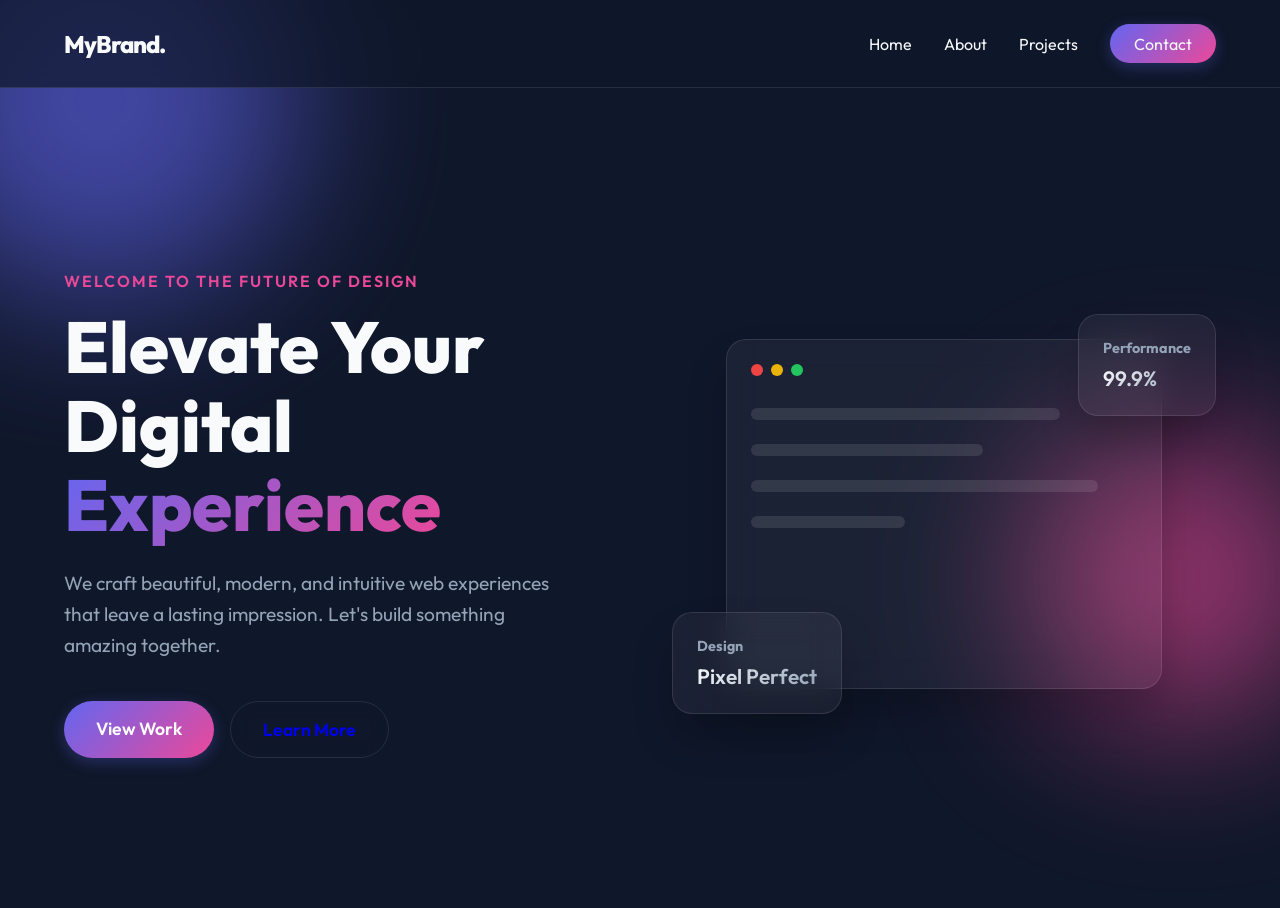
==== index.html @ f3f67d20 "first commit" ====
<!DOCTYPE html>
<html lang="en">
<head>
    <meta charset="UTF-8">
    <meta name="viewport" content="width=device-width, initial-scale=1.0">
    <title>Modern Portfolio | Welcome</title>
    <link rel="stylesheet" href="style.css">
    <!-- Google Fonts -->
    <link rel="preconnect" href="https://fonts.googleapis.com">
    <link rel="preconnect" href="https://fonts.gstatic.com" crossorigin>
    <link href="https://fonts.googleapis.com/css2?family=Outfit:wght@300;400;600;800&display=swap" rel="stylesheet">
</head>
<body>
    <div class="blob blob-1"></div>
    <div class="blob blob-2"></div>
    
    <nav class="glass-nav">
        <div class="logo">MyBrand.</div>
        <ul class="nav-links">
            <li><a href="#home">Home</a></li>
            <li><a href="#about">About</a></li>
            <li><a href="#projects">Projects</a></li>
            <li><a href="#contact" class="btn-primary">Contact</a></li>
        </ul>
    </nav>

    <main>
        <section id="home" class="hero">
            <div class="hero-content fade-in">
                <p class="subtitle">Welcome to the future of design</p>
                <h1>Elevate Your Digital <span class="gradient-text">Experience</span></h1>
                <p class="description">We craft beautiful, modern, and intuitive web experiences that leave a lasting impression. Let's build something amazing together.</p>
                <div class="cta-group">
                    <a href="#projects" class="btn-primary lg">View Work</a>
                    <a href="#about" class="btn-secondary lg">Learn More</a>
                </div>
            </div>
            <div class="hero-visual fade-in">
                <div class="glass-card main-card">
                    <div class="card-header">
                        <span class="dot red"></span>
                        <span class="dot yellow"></span>
                        <span class="dot green"></span>
                    </div>
                    <div class="card-body">
                        <div class="code-line w-80"></div>
                        <div class="code-line w-60"></div>
                        <div class="code-line w-90"></div>
                        <div class="code-line w-40"></div>
                    </div>
                </div>
                <div class="glass-card small-card floating-1">
                    <h3>Performance</h3>
                    <p>99.9%</p>
                </div>
                <div class="glass-card small-card floating-2">
                    <h3>Design</h3>
                    <p>Pixel Perfect</p>
                </div>
            </div>
        </section>
    </main>

    <script src="script.js"></script>
</body>
</html>
---- style.css ----
:root {
    --bg-color: #0f172a;
    --text-color: #f8fafc;
    --primary: #6366f1;
    --secondary: #ec4899;
    --glass-bg: rgba(255, 255, 255, 0.05);
    --glass-border: rgba(255, 255, 255, 0.1);
}

* {
    margin: 0;
    padding: 0;
    box-sizing: border-box;
    font-family: 'Outfit', sans-serif;
}

body {
    background-color: var(--bg-color);
    color: var(--text-color);
    min-height: 100vh;
    overflow-x: hidden;
    position: relative;
}

/* Background Blobs */
.blob {
    position: absolute;
    filter: blur(80px);
    z-index: -1;
    opacity: 0.6;
    animation: drift 20s infinite alternate linear;
}

.blob-1 {
    width: 400px;
    height: 400px;
    background: var(--primary);
    border-radius: 50%;
    top: -100px;
    left: -100px;
}

.blob-2 {
    width: 300px;
    height: 300px;
    background: var(--secondary);
    border-radius: 50%;
    bottom: 20%;
    right: -50px;
    animation-duration: 25s;
    animation-direction: alternate-reverse;
}

@keyframes drift {
    0% { transform: translate(0, 0) scale(1); }
    100% { transform: translate(100px, 50px) scale(1.2); }
}

/* Glassmorphism Navigation */
.glass-nav {
    display: flex;
    justify-content: space-between;
    align-items: center;
    padding: 1.5rem 5%;
    background: rgba(15, 23, 42, 0.7);
    backdrop-filter: blur(10px);
    -webkit-backdrop-filter: blur(10px);
    border-bottom: 1px solid var(--glass-border);
    position: sticky;
    top: 0;
    z-index: 100;
}

.logo {
    font-size: 1.5rem;
    font-weight: 800;
    letter-spacing: -1px;
}

.nav-links {
    list-style: none;
    display: flex;
    gap: 2rem;
    align-items: center;
}

.nav-links a {
    color: var(--text-color);
    text-decoration: none;
    font-weight: 400;
    transition: color 0.3s ease;
}

.nav-links a:hover {
    color: var(--primary);
}

/* Buttons */
.btn-primary, .btn-secondary {
    padding: 0.6rem 1.5rem;
    border-radius: 50px;
    text-decoration: none;
    font-weight: 600;
    transition: all 0.3s ease;
    display: inline-block;
}

.btn-primary {
    background: linear-gradient(135deg, var(--primary), var(--secondary));
    color: white;
    border: none;
    box-shadow: 0 4px 15px rgba(99, 102, 241, 0.3);
}

.btn-primary:hover {
    box-shadow: 0 6px 20px rgba(99, 102, 241, 0.5);
    transform: translateY(-2px);
    color: white !important;
}

.btn-secondary {
    background: transparent;
    border: 1px solid var(--glass-border);
    backdrop-filter: blur(10px);
}

.btn-secondary:hover {
    background: var(--glass-bg);
    transform: translateY(-2px);
}

.lg {
    padding: 1rem 2rem;
    font-size: 1.1rem;
}

/* Hero Section */
.hero {
    display: grid;
    grid-template-columns: 1fr 1fr;
    gap: 4rem;
    padding: 6rem 5% 4rem;
    min-height: calc(100vh - 80px);
    align-items: center;
}

.subtitle {
    color: var(--secondary);
    font-weight: 600;
    text-transform: uppercase;
    letter-spacing: 2px;
    margin-bottom: 1rem;
}

h1 {
    font-size: 4.5rem;
    line-height: 1.1;
    margin-bottom: 1.5rem;
    font-weight: 800;
}

.gradient-text {
    background: linear-gradient(135deg, var(--primary), var(--secondary));
    -webkit-background-clip: text;
    -webkit-text-fill-color: transparent;
}

.description {
    font-size: 1.2rem;
    color: #94a3b8;
    margin-bottom: 2.5rem;
    line-height: 1.6;
    max-width: 500px;
}

.cta-group {
    display: flex;
    gap: 1rem;
}

/* Visuals & Glass Cards */
.hero-visual {
    position: relative;
    height: 500px;
    display: flex;
    align-items: center;
    justify-content: center;
}

.glass-card {
    background: var(--glass-bg);
    backdrop-filter: blur(16px);
    -webkit-backdrop-filter: blur(16px);
    border: 1px solid var(--glass-border);
    border-radius: 20px;
    box-shadow: 0 25px 40px rgba(0, 0, 0, 0.2);
}

.main-card {
    width: 80%;
    height: 70%;
    padding: 1.5rem;
    display: flex;
    flex-direction: column;
}

.card-header {
    display: flex;
    gap: 8px;
    margin-bottom: 2rem;
}

.dot {
    width: 12px;
    height: 12px;
    border-radius: 50%;
}
.red { background: #ef4444; }
.yellow { background: #eab308; }
.green { background: #22c55e; }

.card-body {
    display: flex;
    flex-direction: column;
    gap: 1.5rem;
}

.code-line {
    height: 12px;
    background: rgba(255, 255, 255, 0.1);
    border-radius: 6px;
}

.w-80 { width: 80%; }
.w-60 { width: 60%; }
.w-90 { width: 90%; }
.w-40 { width: 40%; }

.small-card {
    position: absolute;
    padding: 1.5rem;
    animation: float 6s ease-in-out infinite;
}

.small-card h3 {
    font-size: 0.9rem;
    color: #94a3b8;
    margin-bottom: 0.5rem;
}

.small-card p {
    font-size: 1.3rem;
    font-weight: 600;
    background: linear-gradient(135deg, var(--text-color), #94a3b8);
    -webkit-background-clip: text;
    -webkit-text-fill-color: transparent;
}

.floating-1 {
    top: 10%;
    right: 0;
}

.floating-2 {
    bottom: 10%;
    left: 0;
    animation-delay: -3s;
}

@keyframes float {
    0% { transform: translateY(0); }
    50% { transform: translateY(-20px); }
    100% { transform: translateY(0); }
}

/* Animations */
.fade-in {
    opacity: 0;
    transform: translateY(30px);
    transition: opacity 1s cubic-bezier(0.16, 1, 0.3, 1), transform 1s cubic-bezier(0.16, 1, 0.3, 1);
}

.fade-in.visible {
    opacity: 1;
    transform: translateY(0);
}

/* Responsive */
@media (max-width: 968px) {
    .hero {
        grid-template-columns: 1fr;
        padding-top: 4rem;
        text-align: center;
    }
    .description {
        margin: 0 auto 2.5rem;
    }
    .cta-group {
        justify-content: center;
    }
    .nav-links {
        display: none;
    }
    h1 {
        font-size: 3.5rem;
    }
}
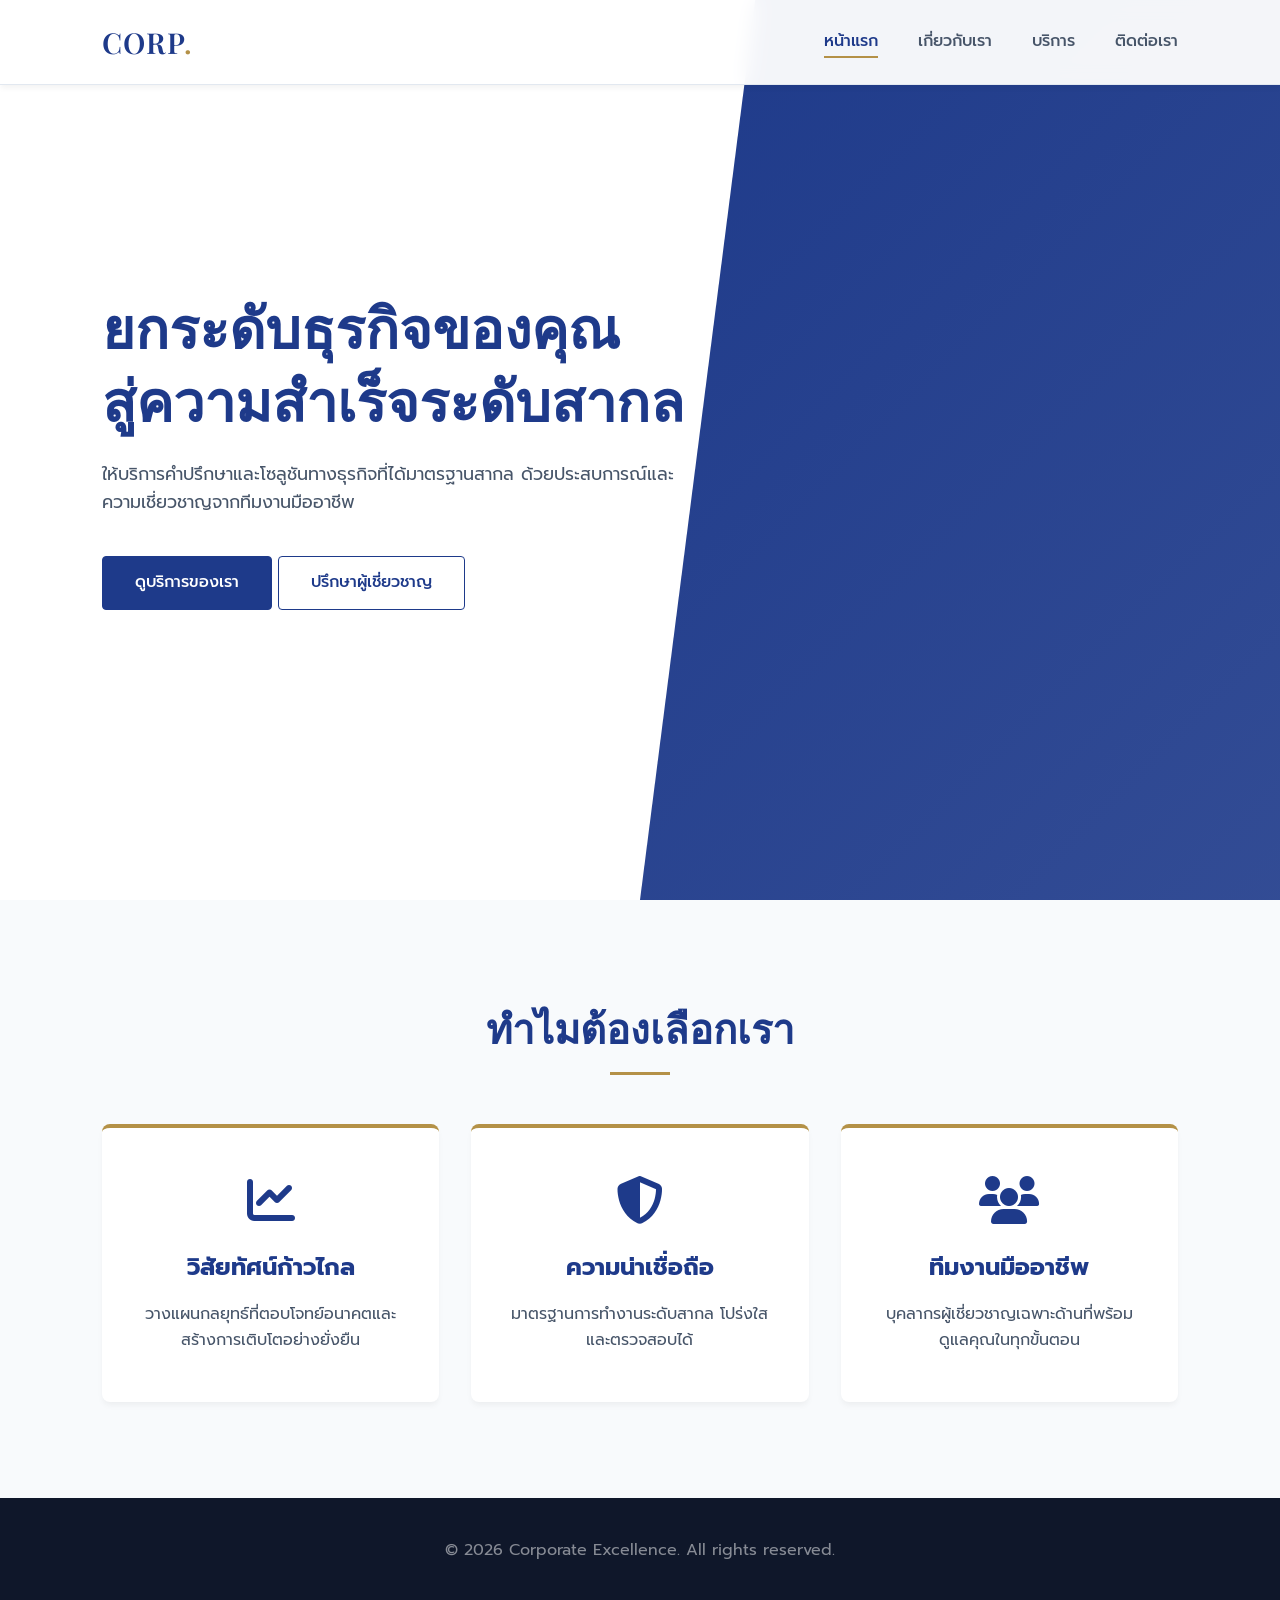
==== commit 91232ff8: "Update to formal multi-page corporate design" ====
--- a/index.html
+++ b/index.html
@@ -1,65 +1,58 @@
 <!DOCTYPE html>
-<html lang="en">
+<html lang="th">
 <head>
     <meta charset="UTF-8">
     <meta name="viewport" content="width=device-width, initial-scale=1.0">
-    <title>Modern Portfolio | Welcome</title>
+    <title>หน้าแรก | Corporate Excellence</title>
     <link rel="stylesheet" href="style.css">
-    <!-- Google Fonts -->
-    <link rel="preconnect" href="https://fonts.googleapis.com">
-    <link rel="preconnect" href="https://fonts.gstatic.com" crossorigin>
-    <link href="https://fonts.googleapis.com/css2?family=Outfit:wght@300;400;600;800&display=swap" rel="stylesheet">
+    <link href="https://fonts.googleapis.com/css2?family=Playfair+Display:wght@400;600&family=Prompt:wght@300;400;500;600&display=swap" rel="stylesheet">
+    <link rel="stylesheet" href="https://cdnjs.cloudflare.com/ajax/libs/font-awesome/6.4.0/css/all.min.css">
 </head>
 <body>
-    <div class="blob blob-1"></div>
-    <div class="blob blob-2"></div>
-    
-    <nav class="glass-nav">
-        <div class="logo">MyBrand.</div>
+    <nav class="navbar">
+        <a href="index.html" class="logo">CORP<span>.</span></a>
         <ul class="nav-links">
-            <li><a href="#home">Home</a></li>
-            <li><a href="#about">About</a></li>
-            <li><a href="#projects">Projects</a></li>
-            <li><a href="#contact" class="btn-primary">Contact</a></li>
+            <li><a href="index.html" class="active">หน้าแรก</a></li>
+            <li><a href="about.html">เกี่ยวกับเรา</a></li>
+            <li><a href="services.html">บริการ</a></li>
+            <li><a href="contact.html">ติดต่อเรา</a></li>
         </ul>
     </nav>
 
-    <main>
-        <section id="home" class="hero">
-            <div class="hero-content fade-in">
-                <p class="subtitle">Welcome to the future of design</p>
-                <h1>Elevate Your Digital <span class="gradient-text">Experience</span></h1>
-                <p class="description">We craft beautiful, modern, and intuitive web experiences that leave a lasting impression. Let's build something amazing together.</p>
-                <div class="cta-group">
-                    <a href="#projects" class="btn-primary lg">View Work</a>
-                    <a href="#about" class="btn-secondary lg">Learn More</a>
-                </div>
+    <header class="hero">
+        <div class="hero-content reveal">
+            <h1 class="serif">ยกระดับธุรกิจของคุณ<br>สู่ความสำเร็จระดับสากล</h1>
+            <p>ให้บริการคำปรึกษาและโซลูชันทางธุรกิจที่ได้มาตรฐานสากล ด้วยประสบการณ์และความเชี่ยวชาญจากทีมงานมืออาชีพ</p>
+            <a href="services.html" class="btn btn-primary">ดูบริการของเรา</a>
+            <a href="contact.html" class="btn btn-outline">ปรึกษาผู้เชี่ยวชาญ</a>
+        </div>
+        <div class="hero-bg"></div>
+    </header>
+
+    <section class="features">
+        <h2 class="section-title reveal serif">ทำไมต้องเลือกเรา</h2>
+        <div class="grid-3">
+            <div class="card reveal" style="transition-delay: 0.1s">
+                <i class="fas fa-chart-line card-icon"></i>
+                <h3>วิสัยทัศน์ก้าวไกล</h3>
+                <p>วางแผนกลยุทธ์ที่ตอบโจทย์อนาคตและสร้างการเติบโตอย่างยั่งยืน</p>
             </div>
-            <div class="hero-visual fade-in">
-                <div class="glass-card main-card">
-                    <div class="card-header">
-                        <span class="dot red"></span>
-                        <span class="dot yellow"></span>
-                        <span class="dot green"></span>
-                    </div>
-                    <div class="card-body">
-                        <div class="code-line w-80"></div>
-                        <div class="code-line w-60"></div>
-                        <div class="code-line w-90"></div>
-                        <div class="code-line w-40"></div>
-                    </div>
-                </div>
-                <div class="glass-card small-card floating-1">
-                    <h3>Performance</h3>
-                    <p>99.9%</p>
-                </div>
-                <div class="glass-card small-card floating-2">
-                    <h3>Design</h3>
-                    <p>Pixel Perfect</p>
-                </div>
+            <div class="card reveal" style="transition-delay: 0.2s">
+                <i class="fas fa-shield-alt card-icon"></i>
+                <h3>ความน่าเชื่อถือ</h3>
+                <p>มาตรฐานการทำงานระดับสากล โปร่งใส และตรวจสอบได้</p>
             </div>
-        </section>
-    </main>
+            <div class="card reveal" style="transition-delay: 0.3s">
+                <i class="fas fa-users card-icon"></i>
+                <h3>ทีมงานมืออาชีพ</h3>
+                <p>บุคลากรผู้เชี่ยวชาญเฉพาะด้านที่พร้อมดูแลคุณในทุกขั้นตอน</p>
+            </div>
+        </div>
+    </section>
+
+    <footer>
+        <p>&copy; 2026 Corporate Excellence. All rights reserved.</p>
+    </footer>
 
     <script src="script.js"></script>
 </body>
--- a/style.css
+++ b/style.css
@@ -1,307 +1,213 @@
 :root {
-    --bg-color: #0f172a;
-    --text-color: #f8fafc;
-    --primary: #6366f1;
-    --secondary: #ec4899;
-    --glass-bg: rgba(255, 255, 255, 0.05);
-    --glass-border: rgba(255, 255, 255, 0.1);
+    --bg-primary: #f8fafc;
+    --bg-secondary: #ffffff;
+    --text-main: #0f172a;
+    --text-muted: #475569;
+    --accent: #1e3a8a; /* Deep formal blue */
+    --accent-gold: #b49147; /* Elegant gold */
+    --border: #e2e8f0;
+    --shadow: 0 20px 40px -15px rgba(30, 58, 138, 0.1);
 }
 
 * {
-    margin: 0;
-    padding: 0;
-    box-sizing: border-box;
-    font-family: 'Outfit', sans-serif;
+    margin: 0; padding: 0; box-sizing: border-box;
 }
 
 body {
-    background-color: var(--bg-color);
-    color: var(--text-color);
-    min-height: 100vh;
+    font-family: 'Prompt', sans-serif;
+    background-color: var(--bg-primary);
+    color: var(--text-main);
+    line-height: 1.6;
     overflow-x: hidden;
-    position: relative;
-}
-
-/* Background Blobs */
-.blob {
-    position: absolute;
-    filter: blur(80px);
-    z-index: -1;
-    opacity: 0.6;
-    animation: drift 20s infinite alternate linear;
-}
-
-.blob-1 {
-    width: 400px;
-    height: 400px;
-    background: var(--primary);
-    border-radius: 50%;
-    top: -100px;
-    left: -100px;
-}
-
-.blob-2 {
-    width: 300px;
-    height: 300px;
-    background: var(--secondary);
-    border-radius: 50%;
-    bottom: 20%;
-    right: -50px;
-    animation-duration: 25s;
-    animation-direction: alternate-reverse;
-}
-
-@keyframes drift {
-    0% { transform: translate(0, 0) scale(1); }
-    100% { transform: translate(100px, 50px) scale(1.2); }
-}
-
-/* Glassmorphism Navigation */
-.glass-nav {
-    display: flex;
-    justify-content: space-between;
-    align-items: center;
-    padding: 1.5rem 5%;
-    background: rgba(15, 23, 42, 0.7);
+    opacity: 0; /* Important for fade-in effect */
+    transition: opacity 0.8s ease;
+}
+
+body.loaded {
+    opacity: 1;
+}
+
+.serif {
+    font-family: 'Playfair Display', serif;
+}
+
+/* Navbar */
+.navbar {
+    position: fixed;
+    top: 0; width: 100%;
+    background: rgba(255, 255, 255, 0.95);
     backdrop-filter: blur(10px);
-    -webkit-backdrop-filter: blur(10px);
-    border-bottom: 1px solid var(--glass-border);
-    position: sticky;
-    top: 0;
-    z-index: 100;
+    border-bottom: 1px solid var(--border);
+    z-index: 1000;
+    padding: 1.2rem 8%;
+    display: flex; justify-content: space-between; align-items: center;
+    box-shadow: 0 4px 6px -1px rgba(0, 0, 0, 0.05);
+    transition: all 0.3s ease;
 }
 
 .logo {
-    font-size: 1.5rem;
-    font-weight: 800;
-    letter-spacing: -1px;
-}
-
-.nav-links {
-    list-style: none;
-    display: flex;
-    gap: 2rem;
-    align-items: center;
-}
-
+    font-size: 1.8rem; font-weight: 600; color: var(--accent);
+    text-decoration: none; font-family: 'Playfair Display', serif;
+    letter-spacing: 1px;
+}
+.logo span { color: var(--accent-gold); }
+
+.nav-links { display: flex; gap: 2.5rem; list-style: none; }
 .nav-links a {
-    color: var(--text-color);
-    text-decoration: none;
-    font-weight: 400;
-    transition: color 0.3s ease;
-}
-
-.nav-links a:hover {
-    color: var(--primary);
-}
+    text-decoration: none; color: var(--text-muted); font-weight: 500;
+    position: relative; padding-bottom: 5px; transition: 0.3s;
+}
+.nav-links a::after {
+    content: ''; position: absolute; width: 0; height: 2px;
+    bottom: 0; left: 0; background-color: var(--accent-gold); transition: 0.3s;
+}
+.nav-links a:hover, .nav-links a.active { color: var(--accent); }
+.nav-links a:hover::after, .nav-links a.active::after { width: 100%; }
 
 /* Buttons */
-.btn-primary, .btn-secondary {
-    padding: 0.6rem 1.5rem;
-    border-radius: 50px;
-    text-decoration: none;
-    font-weight: 600;
-    transition: all 0.3s ease;
-    display: inline-block;
-}
-
-.btn-primary {
-    background: linear-gradient(135deg, var(--primary), var(--secondary));
-    color: white;
+.btn {
+    padding: 0.8rem 2rem; border-radius: 4px; text-decoration: none;
+    font-weight: 500; display: inline-block; transition: all 0.3s ease;
+    cursor: pointer; font-family: 'Prompt', sans-serif;
     border: none;
-    box-shadow: 0 4px 15px rgba(99, 102, 241, 0.3);
-}
-
-.btn-primary:hover {
-    box-shadow: 0 6px 20px rgba(99, 102, 241, 0.5);
-    transform: translateY(-2px);
-    color: white !important;
-}
-
-.btn-secondary {
-    background: transparent;
-    border: 1px solid var(--glass-border);
-    backdrop-filter: blur(10px);
-}
-
-.btn-secondary:hover {
-    background: var(--glass-bg);
-    transform: translateY(-2px);
-}
-
-.lg {
-    padding: 1rem 2rem;
-    font-size: 1.1rem;
-}
+}
+.btn-primary { background: var(--accent); color: white; border: 1px solid var(--accent); }
+.btn-primary:hover { background: var(--accent-gold); border-color: var(--accent-gold); transform: translateY(-3px); box-shadow: var(--shadow); }
+.btn-outline { background: transparent; color: var(--accent); border: 1px solid var(--accent); }
+.btn-outline:hover { background: var(--accent); color: white; transform: translateY(-3px); }
+.w-100 { width: 100%; text-align: center; }
 
 /* Hero Section */
 .hero {
-    display: grid;
-    grid-template-columns: 1fr 1fr;
-    gap: 4rem;
-    padding: 6rem 5% 4rem;
-    min-height: calc(100vh - 80px);
-    align-items: center;
-}
-
-.subtitle {
-    color: var(--secondary);
-    font-weight: 600;
-    text-transform: uppercase;
-    letter-spacing: 2px;
-    margin-bottom: 1rem;
-}
-
-h1 {
-    font-size: 4.5rem;
-    line-height: 1.1;
-    margin-bottom: 1.5rem;
-    font-weight: 800;
-}
-
-.gradient-text {
-    background: linear-gradient(135deg, var(--primary), var(--secondary));
-    -webkit-background-clip: text;
-    -webkit-text-fill-color: transparent;
-}
-
-.description {
-    font-size: 1.2rem;
-    color: #94a3b8;
-    margin-bottom: 2.5rem;
-    line-height: 1.6;
-    max-width: 500px;
-}
-
-.cta-group {
-    display: flex;
-    gap: 1rem;
-}
-
-/* Visuals & Glass Cards */
-.hero-visual {
-    position: relative;
-    height: 500px;
-    display: flex;
-    align-items: center;
-    justify-content: center;
-}
-
-.glass-card {
-    background: var(--glass-bg);
-    backdrop-filter: blur(16px);
-    -webkit-backdrop-filter: blur(16px);
-    border: 1px solid var(--glass-border);
-    border-radius: 20px;
-    box-shadow: 0 25px 40px rgba(0, 0, 0, 0.2);
-}
-
-.main-card {
-    width: 80%;
-    height: 70%;
-    padding: 1.5rem;
-    display: flex;
-    flex-direction: column;
-}
-
-.card-header {
-    display: flex;
-    gap: 8px;
-    margin-bottom: 2rem;
-}
-
-.dot {
-    width: 12px;
-    height: 12px;
-    border-radius: 50%;
-}
-.red { background: #ef4444; }
-.yellow { background: #eab308; }
-.green { background: #22c55e; }
-
-.card-body {
-    display: flex;
-    flex-direction: column;
-    gap: 1.5rem;
-}
-
-.code-line {
-    height: 12px;
-    background: rgba(255, 255, 255, 0.1);
-    border-radius: 6px;
-}
-
-.w-80 { width: 80%; }
-.w-60 { width: 60%; }
-.w-90 { width: 90%; }
-.w-40 { width: 40%; }
-
-.small-card {
-    position: absolute;
-    padding: 1.5rem;
-    animation: float 6s ease-in-out infinite;
-}
-
-.small-card h3 {
-    font-size: 0.9rem;
-    color: #94a3b8;
-    margin-bottom: 0.5rem;
-}
-
-.small-card p {
-    font-size: 1.3rem;
-    font-weight: 600;
-    background: linear-gradient(135deg, var(--text-color), #94a3b8);
-    -webkit-background-clip: text;
-    -webkit-text-fill-color: transparent;
-}
-
-.floating-1 {
-    top: 10%;
-    right: 0;
-}
-
-.floating-2 {
-    bottom: 10%;
-    left: 0;
-    animation-delay: -3s;
-}
-
-@keyframes float {
-    0% { transform: translateY(0); }
-    50% { transform: translateY(-20px); }
-    100% { transform: translateY(0); }
-}
-
-/* Animations */
-.fade-in {
-    opacity: 0;
-    transform: translateY(30px);
-    transition: opacity 1s cubic-bezier(0.16, 1, 0.3, 1), transform 1s cubic-bezier(0.16, 1, 0.3, 1);
-}
-
-.fade-in.visible {
-    opacity: 1;
-    transform: translateY(0);
-}
-
-/* Responsive */
-@media (max-width: 968px) {
-    .hero {
-        grid-template-columns: 1fr;
-        padding-top: 4rem;
-        text-align: center;
-    }
-    .description {
-        margin: 0 auto 2.5rem;
-    }
-    .cta-group {
-        justify-content: center;
-    }
-    .nav-links {
-        display: none;
-    }
-    h1 {
-        font-size: 3.5rem;
-    }
-}
+    height: 100vh;
+    display: flex; align-items: center; padding: 0 8%;
+    position: relative; background: var(--bg-secondary); overflow: hidden;
+}
+.hero-bg {
+    position: absolute; right: -10%; top: 0; width: 60%; height: 100%;
+    background: linear-gradient(135deg, var(--accent) 0%, rgba(30,58,138,0.9) 100%);
+    clip-path: polygon(15% 0, 100% 0, 100% 100%, 0% 100%);
+    z-index: 1;
+}
+.hero-content {
+    max-width: 600px; z-index: 2; position: relative;
+}
+.hero-content h1 {
+    font-size: 3.5rem; line-height: 1.3; color: var(--accent); margin-bottom: 1.5rem;
+}
+.hero-content p {
+    font-size: 1.1rem; color: var(--text-muted); margin-bottom: 2.5rem;
+}
+
+/* Page Headers (For subpages) */
+.page-header {
+    background: var(--accent); padding: 10rem 8% 5rem;
+    color: white; text-align: center;
+    background-image: linear-gradient(135deg, rgba(30,58,138,0.95), rgba(30,58,138,0.85)), url('https://images.unsplash.com/photo-1486406146926-c627a92ad1ab?q=80&w=2670&auto=format&fit=crop');
+    background-size: cover; background-position: center; background-attachment: fixed;
+}
+.page-header h1 { font-size: 3.5rem; color: var(--accent-gold); margin-bottom: 1rem; }
+.page-header p { font-size: 1.2rem; opacity: 0.9; }
+
+/* General Sections */
+section { padding: 6rem 8%; }
+.section-title { text-align: center; font-size: 2.5rem; margin-bottom: 4rem; color: var(--accent); position: relative;}
+.section-title::after {
+    content: ''; position: absolute; bottom: -15px; left: 50%; transform: translateX(-50%);
+    width: 60px; height: 3px; background: var(--accent-gold);
+}
+
+.grid-3 { display: grid; grid-template-columns: repeat(auto-fit, minmax(300px, 1fr)); gap: 2rem; }
+
+/* Grid Cards */
+.card {
+    background: var(--bg-secondary); padding: 3rem 2rem; border-radius: 8px;
+    box-shadow: 0 4px 6px -1px rgba(0,0,0,0.05); text-align: center;
+    border-top: 4px solid var(--accent-gold); transition: all 0.4s ease;
+    cursor: default;
+}
+.card:hover { transform: translateY(-10px); box-shadow: var(--shadow); }
+.card-icon { font-size: 3rem; color: var(--accent); margin-bottom: 1.5rem; }
+.card h3 { margin-bottom: 1rem; color: var(--accent); font-size: 1.5rem;}
+.card p { color: var(--text-muted); }
+
+/* Layouts */
+.split-layout {
+    display: grid; grid-template-columns: 1fr 1fr; gap: 4rem; align-items: center;
+}
+.text-content h2 { color: var(--accent); margin-bottom: 1rem; font-size: 2rem;}
+.text-content p { margin-bottom: 1rem; color: var(--text-muted); }
+.text-content ul { list-style: none; padding-left: 0; }
+.text-content ul li { margin-bottom: 10px; color: var(--text-muted); padding-left: 20px; position: relative;}
+.text-content ul li::before {
+    content: "•"; color: var(--accent-gold); font-size: 1.5em; position: absolute; left: 0; line-height: 1;
+}
+.img-placeholder {
+    width: 100%; height: 400px;
+    background: linear-gradient(135deg, var(--accent), var(--accent-gold));
+    border-radius: 8px; display: flex; align-items: center; justify-content: center;
+    color: white; font-family: 'Playfair Display', serif;
+    box-shadow: var(--shadow); position: relative; overflow: hidden;
+}
+.img-placeholder::after {
+    content: ""; position: absolute; top:0; left:-100%; width: 50%; height: 100%;
+    background: linear-gradient(to right, rgba(255,255,255,0) 0%, rgba(255,255,255,0.3) 50%, rgba(255,255,255,0) 100%);
+    transform: skewX(-25deg); animation: shine 6s infinite;
+}
+@keyframes shine { 0% { left: -100%; } 20% { left: 200%; } 100% { left: 200%; } }
+
+.img-placeholder h2 { opacity: 0.8; font-size: 3rem; margin: 0; border: 2px solid white; padding: 20px;}
+
+/* Services List Detail Page */
+.services-list { max-width: 900px; margin: 0 auto; }
+.service-item {
+    display: flex; gap: 2.5rem; padding: 3rem; background: var(--bg-secondary);
+    border-radius: 8px; margin-bottom: 2rem; box-shadow: 0 4px 6px rgba(0,0,0,0.05);
+    border-left: 4px solid transparent; transition: all 0.4s ease;
+}
+.service-item:hover {
+    border-left-color: var(--accent-gold); transform: translateX(10px);
+    box-shadow: var(--shadow);
+}
+.service-icon {
+    font-size: 2.5rem; color: var(--accent-gold); min-width: 80px; height: 80px;
+    display: flex; align-items: center; justify-content: center;
+    background: rgba(180, 145, 71, 0.1); border-radius: 50%;
+}
+.service-text h3 { color: var(--accent); margin-bottom: 1rem; font-size: 1.8rem; }
+.service-text p { color: var(--text-muted); font-size: 1.1rem; }
+
+/* Forms */
+.contact-form {
+    background: var(--bg-secondary); padding: 3rem;
+    border-radius: 8px; box-shadow: var(--shadow);
+}
+.form-group { margin-bottom: 1.8rem; text-align: left; }
+.form-group label { display: block; margin-bottom: 0.8rem; font-weight: 500; color: var(--accent); }
+.form-group input, .form-group textarea {
+    width: 100%; padding: 1rem; border: 1px solid var(--border);
+    border-radius: 4px; font-family: inherit; transition: 0.3s; background: var(--bg-primary);
+}
+.form-group input:focus, .form-group textarea:focus {
+    outline: none; border-color: var(--accent-gold); box-shadow: 0 0 0 3px rgba(180, 145, 71, 0.2); background: white;
+}
+
+/* Footer */
+footer {
+    text-align: center; padding: 2.5rem; background: var(--text-main); color: rgba(255,255,255,0.5); margin-top: auto;
+}
+
+/* Interactivity Classes & Animations */
+.reveal { opacity: 0; transform: translateY(50px); transition: all 0.8s cubic-bezier(0.5, 0, 0, 1); }
+.reveal.active { opacity: 1; transform: translateY(0); }
+
+/* Responsive adjustments */
+@media (max-width: 900px) {
+    .nav-links { display: none; }
+    .hero { text-align: center; justify-content: center; }
+    .hero-bg { display: none; }
+    .hero-content h1 { font-size: 2.8rem; }
+    .split-layout { grid-template-columns: 1fr; }
+    .service-item { flex-direction: column; text-align: left; }
+    .page-header { padding: 8rem 5% 4rem;}
+}
